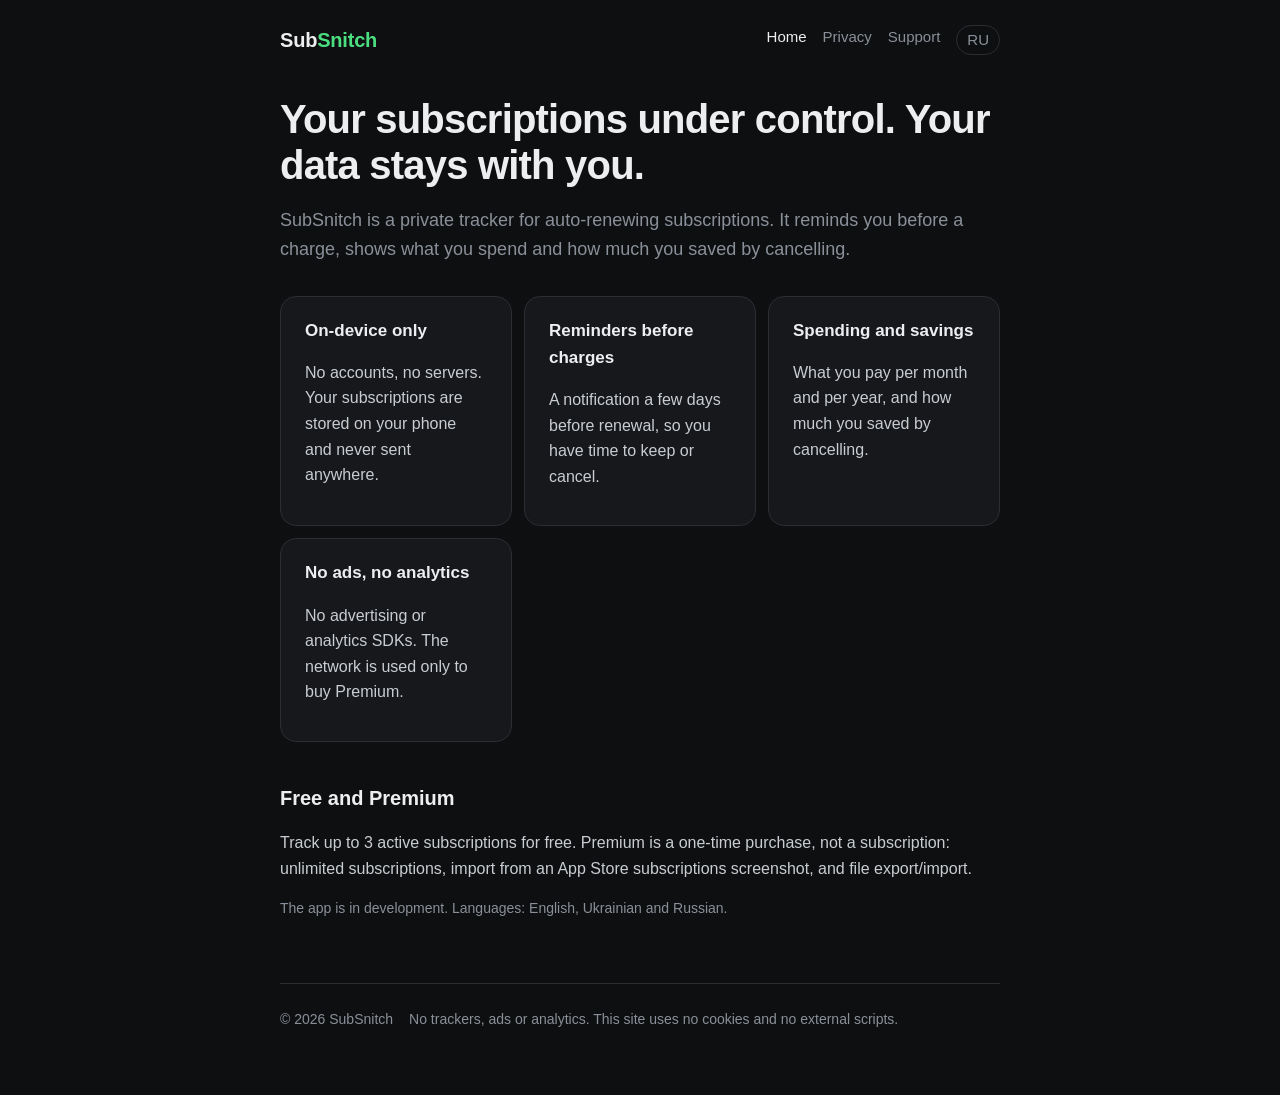
==== en/index.html @ fdf27e91 "SubSnitch site: home, privacy (draft), support in ru and en Static pages, dark theme, no scripts, tr" ====
<!doctype html>
<html lang="en">
<head>
<meta charset="utf-8">
<meta name="viewport" content="width=device-width, initial-scale=1, viewport-fit=cover">
<meta http-equiv="Content-Security-Policy" content="default-src 'none'; style-src 'self'; img-src 'self' data:; base-uri 'none'; form-action 'none'">
<meta name="referrer" content="no-referrer">
<meta name="description" content="A private tracker for auto-renewing subscriptions. Everything stays on your device.">
<meta name="color-scheme" content="dark">
<title>SubSnitch — private subscription tracker</title>
<link rel="stylesheet" href="../style.css">
</head>
<body>
<div class="wrap">
  <header>
    <a class="logo" href="index.html">Sub<span>Snitch</span></a>
    <nav>
      <a href="index.html" aria-current="page">Home</a>
      <a href="privacy.html">Privacy</a>
      <a href="support.html">Support</a>
      <a class="lang" href="../index.html" hreflang="ru">RU</a>
    </nav>
  </header>
  <main>
    <h1>Your subscriptions under control. Your data stays with you.</h1>
    <p class="lead">SubSnitch is a private tracker for auto-renewing subscriptions. It reminds you before a charge, shows what you spend and how much you saved by cancelling.</p>
    <div class="grid">
      <div class="card"><h3>On-device only</h3><p>No accounts, no servers. Your subscriptions are stored on your phone and never sent anywhere.</p></div>
      <div class="card"><h3>Reminders before charges</h3><p>A notification a few days before renewal, so you have time to keep or cancel.</p></div>
      <div class="card"><h3>Spending and savings</h3><p>What you pay per month and per year, and how much you saved by cancelling.</p></div>
      <div class="card"><h3>No ads, no analytics</h3><p>No advertising or analytics SDKs. The network is used only to buy Premium.</p></div>
    </div>
    <h2>Free and Premium</h2>
    <p>Track up to 3 active subscriptions for free. Premium is a one-time purchase, not a subscription: unlimited subscriptions, import from an App Store subscriptions screenshot, and file export/import.</p>
    <p class="muted">The app is in development. Languages: English, Ukrainian and Russian.</p>
  </main>
  <footer>
    <span>© 2026 SubSnitch</span>
    <span>No trackers, ads or analytics. This site uses no cookies and no external scripts.</span>
  </footer>
</div>
</body>
</html>
---- style.css ----
:root {
  --bg: #0E0F11;
  --card: #16181B;
  --border: #2A2D32;
  --accent: #4ADE80;
  --warn: #F5A524;
  --muted: #8A9099;
  --text: #ECEEF0;
  color-scheme: dark;
}
* { box-sizing: border-box; }
html { -webkit-text-size-adjust: 100%; }
body {
  margin: 0;
  background: var(--bg);
  color: var(--text);
  font: 16px/1.6 Inter, -apple-system, BlinkMacSystemFont, "Segoe UI", Roboto, "Helvetica Neue", Arial, sans-serif;
  padding: 0 16px;
}
.wrap { max-width: 720px; margin: 0 auto; padding-block: 24px 64px; }
header { display: flex; align-items: center; justify-content: space-between; gap: 16px; flex-wrap: wrap; margin-bottom: 40px; }
.logo { font-weight: 700; font-size: 20px; color: var(--text); text-decoration: none; letter-spacing: -0.01em; }
.logo span { color: var(--accent); }
nav { display: flex; gap: 16px; flex-wrap: wrap; font-size: 15px; }
nav a { color: var(--muted); text-decoration: none; }
nav a:hover, nav a[aria-current="page"] { color: var(--text); }
.lang { border: 1px solid var(--border); border-radius: 999px; padding: 2px 10px; }
h1 { font-size: clamp(28px, 6vw, 40px); line-height: 1.15; letter-spacing: -0.02em; margin: 0 0 16px; }
h2 { font-size: 20px; margin: 40px 0 12px; }
h3 { font-size: 17px; margin: 24px 0 8px; }
p, li { color: #C9CDD2; }
a { color: var(--accent); }
.lead { font-size: 18px; color: var(--muted); margin-bottom: 32px; }
.card { background: var(--card); border: 1px solid var(--border); border-radius: 16px; padding: 20px 24px; margin: 16px 0; }
.card h3 { margin-top: 0; }
.grid { display: grid; grid-template-columns: repeat(auto-fit, minmax(200px, 1fr)); gap: 12px; }
.grid .card { margin: 0; }
.draft { background: rgba(245, 165, 36, 0.1); border: 1px solid var(--warn); color: var(--warn); border-radius: 12px; padding: 12px 16px; margin-bottom: 24px; font-weight: 600; }
.muted { color: var(--muted); font-size: 14px; }
code { background: var(--card); border: 1px solid var(--border); border-radius: 6px; padding: 1px 6px; font-size: 0.92em; }
footer { margin-top: 64px; padding-top: 24px; border-top: 1px solid var(--border); color: var(--muted); font-size: 14px; display: flex; gap: 16px; flex-wrap: wrap; }
footer a { color: var(--muted); }
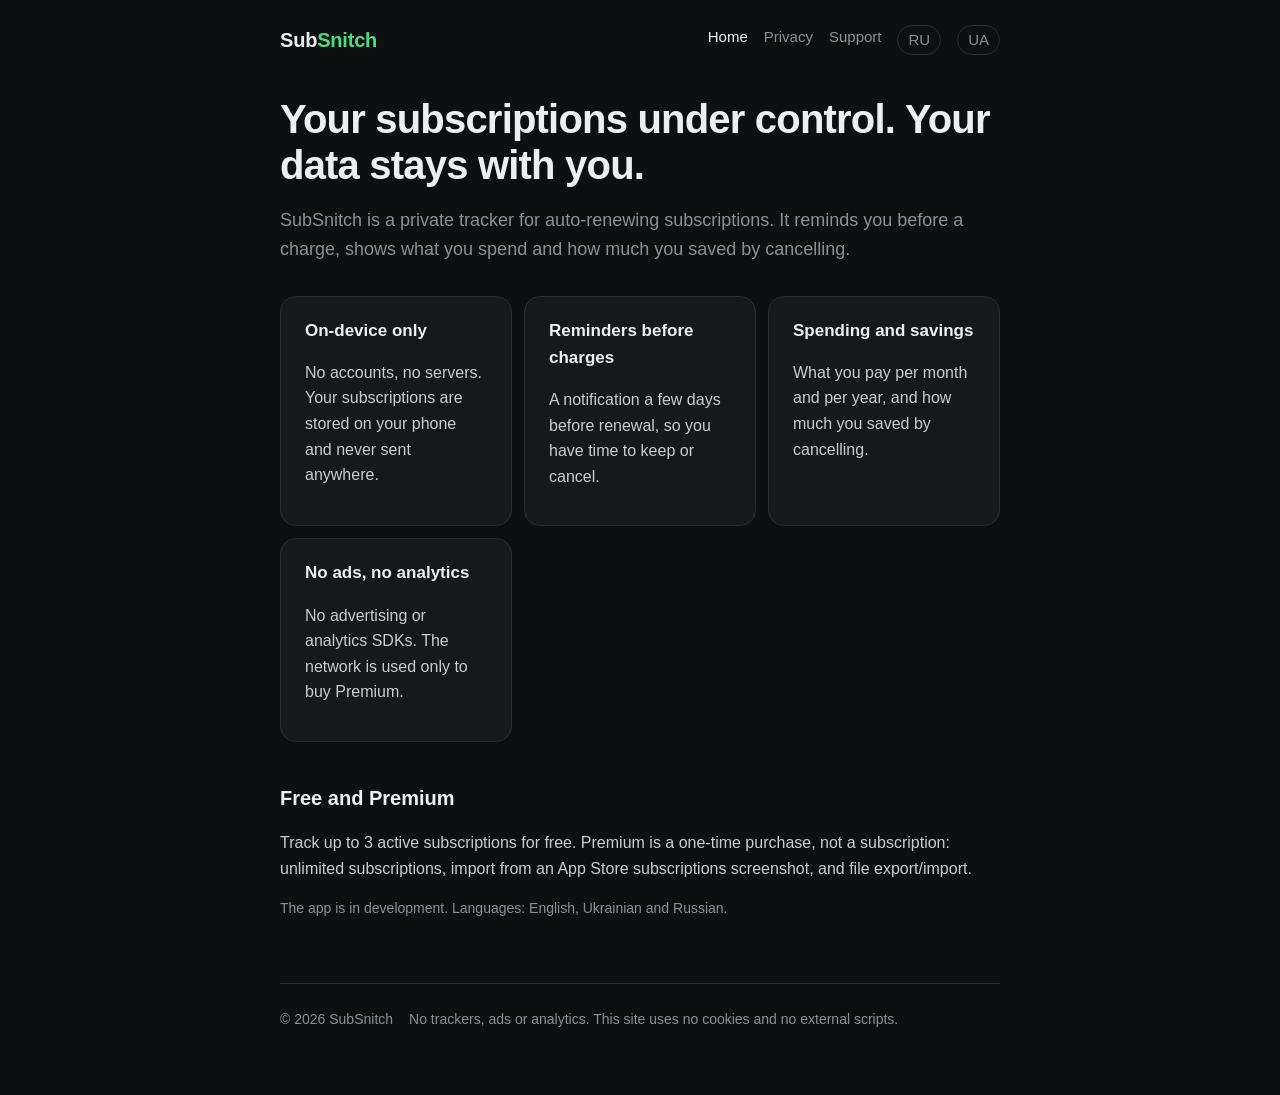
==== commit eb35692c: "Add Ukrainian version (ua/), three-way language switcher Co-Authored-By: Claude Opus 5.5 <noreply@an" ====
--- a/en/index.html
+++ b/en/index.html
@@ -19,6 +19,7 @@
       <a href="privacy.html">Privacy</a>
       <a href="support.html">Support</a>
       <a class="lang" href="../index.html" hreflang="ru">RU</a>
+      <a class="lang" href="../ua/index.html" hreflang="uk">UA</a>
     </nav>
   </header>
   <main>
